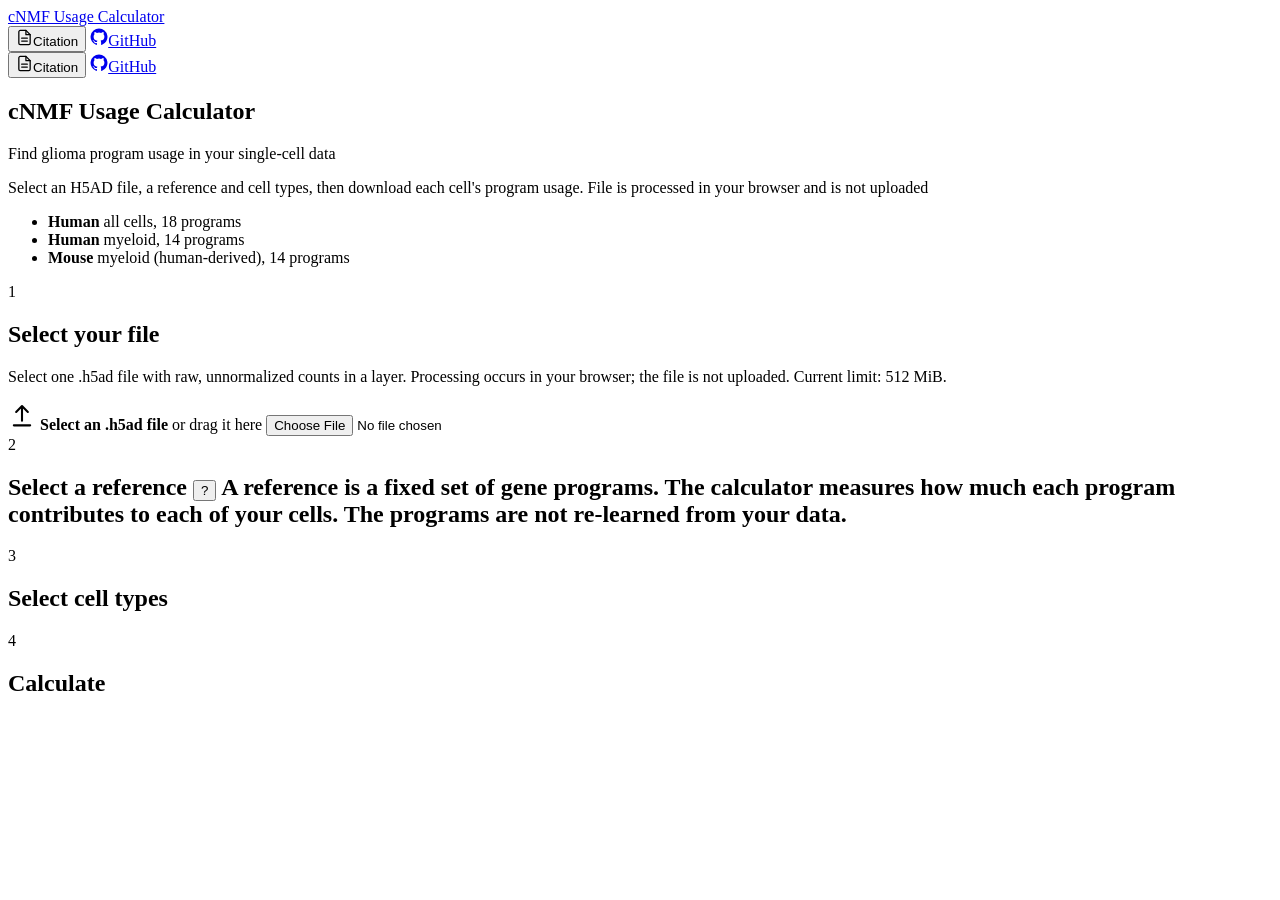
==== site/index.html @ 84adcf8e "chore(site): stage deployable site files" ====
<!doctype html>
<html lang="en">
<head>
<meta charset="utf-8">
<meta name="viewport" content="width=device-width, initial-scale=1">
<title>cNMF Usage Calculator</title>
<meta name="description" content="Find glioma program usage in your single-cell data. Runs in your browser; your file never leaves your computer.">
<link rel="stylesheet" href="css/site.css">
</head>
<body class="is-start">

<header class="site-header">
  <div class="bar">
    <a class="bar-name" href="./"><span class="live-dot" aria-hidden="true"></span>cNMF Usage Calculator</a>
    <nav class="header-actions" aria-label="Project links">
      <button type="button" class="cite-link" id="cite-open" data-label="Citation"><svg viewBox="0 0 24 24" width="17" height="17" fill="none" stroke="currentColor" stroke-width="1.8" stroke-linecap="round" stroke-linejoin="round" aria-hidden="true"><path d="M14 2H6a2 2 0 0 0-2 2v16a2 2 0 0 0 2 2h12a2 2 0 0 0 2-2V8z"/><path d="M14 2v6h6M8 13h8M8 17h8"/></svg><span>Citation</span></button>
      <a class="header-link" href="https://github.com/sita-k-patel/cnmf-usage-web" target="_blank" rel="noopener noreferrer"><svg viewBox="0 0 24 24" width="18" height="18" fill="currentColor" aria-hidden="true"><path d="M12 .75A11.25 11.25 0 0 0 8.44 22.67c.56.1.77-.24.77-.54v-2.06c-3.13.68-3.79-1.32-3.79-1.32-.52-1.31-1.27-1.66-1.27-1.66-1.04-.71.08-.7.08-.7 1.14.08 1.74 1.17 1.74 1.17 1.01 1.73 2.65 1.23 3.29.94.1-.74.39-1.24.7-1.53-2.5-.28-5.13-1.25-5.13-5.56 0-1.23.44-2.24 1.16-3.03-.12-.29-.5-1.44.11-2.99 0 0 .95-.3 3.1 1.16a10.74 10.74 0 0 1 5.64 0c2.14-1.46 3.09-1.16 3.09-1.16.62 1.55.23 2.7.11 2.99.72.79 1.16 1.8 1.16 3.03 0 4.32-2.64 5.27-5.15 5.55.4.35.75 1.03.75 2.08v3.1c0 .3.2.65.78.54A11.25 11.25 0 0 0 12 .75z"/></svg><span>GitHub</span></a>
    </nav>
  </div>
  <div class="start-top">
    <nav class="header-actions" aria-label="Project links">
      <button type="button" class="cite-link" id="cite-open-start" data-label="Citation"><svg viewBox="0 0 24 24" width="17" height="17" fill="none" stroke="currentColor" stroke-width="1.8" stroke-linecap="round" stroke-linejoin="round" aria-hidden="true"><path d="M14 2H6a2 2 0 0 0-2 2v16a2 2 0 0 0 2 2h12a2 2 0 0 0 2-2V8z"/><path d="M14 2v6h6M8 13h8M8 17h8"/></svg><span>Citation</span></button>
      <a class="header-link" href="https://github.com/sita-k-patel/cnmf-usage-web" target="_blank" rel="noopener noreferrer"><svg viewBox="0 0 24 24" width="18" height="18" fill="currentColor" aria-hidden="true"><path d="M12 .75A11.25 11.25 0 0 0 8.44 22.67c.56.1.77-.24.77-.54v-2.06c-3.13.68-3.79-1.32-3.79-1.32-.52-1.31-1.27-1.66-1.27-1.66-1.04-.71.08-.7.08-.7 1.14.08 1.74 1.17 1.74 1.17 1.01 1.73 2.65 1.23 3.29.94.1-.74.39-1.24.7-1.53-2.5-.28-5.13-1.25-5.13-5.56 0-1.23.44-2.24 1.16-3.03-.12-.29-.5-1.44.11-2.99 0 0 .95-.3 3.1 1.16a10.74 10.74 0 0 1 5.64 0c2.14-1.46 3.09-1.16 3.09-1.16.62 1.55.23 2.7.11 2.99.72.79 1.16 1.8 1.16 3.03 0 4.32-2.64 5.27-5.15 5.55.4.35.75 1.03.75 2.08v3.1c0 .3.2.65.78.54A11.25 11.25 0 0 0 12 .75z"/></svg><span>GitHub</span></a>
    </nav>
  </div>
</header>

<main id="main">
  <!-- Start-page hero (hidden once a file is chosen) -->
  <section class="hero" id="hero">
    <h1 class="hero-title">cNMF Usage Calculator</h1>
    <p class="hero-tagline">Find glioma program usage in your single-cell data</p>
    <p class="hero-text">Select an H5AD file, a reference and cell types, then download each cell's program usage. File is processed in your browser and is not uploaded</p>
    <ul class="pills" aria-label="Available references">
      <li class="pill"><b>Human</b> all cells, 18 programs</li>
      <li class="pill"><b>Human</b> myeloid, 14 programs</li>
      <li class="pill"><b>Mouse</b> myeloid (human-derived), 14 programs</li>
    </ul>
  </section>

  <!-- Step flow -->
  <section class="flow" id="flow" aria-label="Calculator steps">

    <div class="step is-now" id="step-1" data-step="1">
      <div class="rail"><span class="dot" aria-hidden="true">1</span><span class="rail-line" aria-hidden="true"></span></div>
      <div class="step-body">
        <h2 class="step-title">Select your file</h2>
        <p class="step-summary" id="sum-1" hidden><span id="sum-1-text"></span> <button type="button" class="text-link" data-edit="1">Change</button></p>
        <div class="step-panel" id="panel-1">
          <p class="hint">Select one .h5ad file with raw, unnormalized counts in a layer. Processing occurs in your browser; the file is not uploaded. Current limit: 512 MiB.</p>
          <label class="drop" id="drop" for="file-input">
            <svg width="28" height="28" viewBox="0 0 24 24" fill="none" stroke="currentColor" stroke-width="1.8" stroke-linecap="round" stroke-linejoin="round" aria-hidden="true"><path d="M12 16V4M7 8.5l5-5 5 5M5 20h14"/></svg>
            <b>Select an .h5ad file</b>
            <span>or drag it here</span>
            <input type="file" id="file-input" accept=".h5ad" class="visually-hidden">
          </label>
          <p class="reading" id="reading" hidden role="status"><span class="mini-spin" aria-hidden="true"></span>Inspecting H5AD structure…</p>
          <div class="field" id="layer-field" hidden>
            <label for="layer-select">Counts layer</label>
            <select id="layer-select"></select>
            <p class="field-note" id="layer-note"></p>
            <div class="field" id="gene-source-field" hidden>
              <label for="gene-source-select">Gene symbol column</label>
              <select id="gene-source-select"></select>
              <p class="field-note">Multiple columns match reference gene symbols. Select the correct source.</p>
            </div>
            <button type="button" class="btn btn-blue btn-continue" id="layer-continue" disabled>Continue</button>
          </div>
        </div>
      </div>
    </div>

    <div class="step is-next" id="step-2" data-step="2">
      <div class="rail"><span class="dot" aria-hidden="true">2</span><span class="rail-line" aria-hidden="true"></span></div>
      <div class="step-body">
        <h2 class="step-title">Select a reference
          <span class="tip-wrap">
            <button type="button" class="info" aria-describedby="tip-ref" aria-label="About references">?</button>
            <span class="tip" role="tooltip" id="tip-ref">A reference is a fixed set of gene programs. The calculator measures how much each program contributes to each of your cells. The programs are not re-learned from your data.</span>
          </span>
        </h2>
        <p class="step-summary" id="sum-2" hidden><span id="sum-2-text"></span> <button type="button" class="text-link" data-edit="2">Change</button></p>
        <div class="step-panel" id="panel-2" hidden>
          <p class="hint">Select the reference that matches your cells.</p>
          <fieldset class="refs">
            <legend class="visually-hidden">Reference</legend>
            <label class="ref">
              <input type="radio" name="ref" value="human_adult_glioma_allcell_k18">
              <span class="ref-text"><b>Human glioma, all cells</b><span>For tumor samples: malignant, immune, vascular and other brain cells.</span></span>
              <span class="ref-size">18 programs<br>2,999 genes</span>
            </label>
            <label class="ref">
              <input type="radio" name="ref" value="human_glioma_myeloid_k14">
              <span class="ref-text"><b>Human glioma, myeloid cells</b><span>For microglia, macrophages, monocytes, dendritic cells, and neutrophils. Captures both cell identity and activity programs.</span></span>
              <span class="ref-size">14 programs<br>2,278 genes</span>
            </label>
            <label class="ref">
              <input type="radio" name="ref" value="mouse_glioma_myeloid_k14_ortholog">
              <span class="ref-text"><b>Mouse glioma, myeloid cells (human-derived)</b><span>The human myeloid programs, mapped to mouse orthologous genes.</span></span>
              <span class="ref-size">14 programs<br>1,897 genes</span>
            </label>
          </fieldset>
          <button type="button" class="btn btn-blue btn-continue" id="ref-continue" disabled>Continue</button>
        </div>
      </div>
    </div>

    <div class="step is-next" id="step-3" data-step="3">
      <div class="rail"><span class="dot" aria-hidden="true">3</span><span class="rail-line" aria-hidden="true"></span></div>
      <div class="step-body">
        <h2 class="step-title">Select cell types</h2>
        <p class="step-summary" id="sum-3" hidden><span id="sum-3-text"></span> <button type="button" class="text-link" data-edit="3">Change</button></p>
        <div class="step-panel" id="panel-3" hidden>
          <p class="hint">Tick the cell types to include.</p>
          <p class="col-row" id="col-row">From column <b id="col-name"></b>. <button type="button" class="text-link" id="col-change">Use another column</button></p>
          <div class="field" id="col-field" hidden>
            <label for="col-select">Cell type column</label>
            <select id="col-select"></select>
          </div>
          <p class="hint" id="no-col" hidden>No cell type column was found in this file. All cells will be used.</p>
          <ul class="types" id="types" aria-label="Cell types"></ul>
          <div class="sel-line" id="sel-line"><span><b id="sel-count">0</b> cells selected</span><button type="button" class="text-link" id="select-all">Select all</button></div>
          <button type="button" class="btn btn-blue btn-continue" id="types-continue" disabled>Continue</button>
        </div>
      </div>
    </div>

    <div class="step is-next is-last" id="step-4" data-step="4">
      <div class="rail"><span class="dot" aria-hidden="true">4</span></div>
      <div class="step-body">
        <h2 class="step-title">Calculate</h2>
        <div class="step-panel" id="panel-4" hidden>
          <p class="hint" id="calc-summary"></p>
          <details class="adv">
            <summary>Advanced options <span class="adv-summary-hint">· optional QC download</span></summary>
            <div class="field">
              <label for="gene-select">Gene names</label>
              <select id="gene-select"></select>
              <p class="field-note">The selected gene-symbol source is shown here. If multiple suitable sources exist, select the one used by your dataset.</p>
            </div>
            <label class="check"><input type="checkbox" id="include-cell-qc"><span>Include <code>cell_qc.tsv</code> in download<small>Unchecked by default. Adds per-cell fitting error and zero-usage flags as a fifth file. QC still runs internally.</small></span></label>
            <label class="check"><input type="checkbox" id="input-sha"> Record a SHA-256 checksum of the input file (adds time for large files)</label>
          </details>
          <p class="gene-match" id="gene-match"></p>
          <label class="check confirm"><input type="checkbox" id="raw-confirm"><span>Layer “<span id="raw-layer"></span>” holds raw, unnormalized counts (not normalized or log-transformed).</span></label>
          <button type="button" class="btn btn-blue" id="calc">Calculate</button>
        </div>
      </div>
    </div>
  </section>

  <!-- Running -->
  <section class="center-view" id="running" hidden aria-live="polite">
    <div class="run-box">
      <div class="spin" aria-hidden="true"></div>
      <h2 class="view-title">Calculating Program Usage</h2>
      <p class="view-sub" id="run-sub"></p>
      <ol class="milestones" id="milestones">
        <li data-m="ready"><span class="mi" aria-hidden="true"></span>Initializing calculation engine</li>
        <li data-m="read"><span class="mi" aria-hidden="true"></span>Opening H5AD dataset</li>
        <li data-m="compare"><span class="mi" aria-hidden="true"></span><span id="m-compare">Scaling expression and fitting reference programs</span></li>
        <li data-m="qc"><span class="mi" aria-hidden="true"></span>Evaluating fit quality</li>
        <li data-m="results"><span class="mi" aria-hidden="true"></span>Generating result files</li>
      </ol>
      <p class="elapsed" id="elapsed">0s so far</p>
      <button type="button" class="btn btn-ghost" id="cancel">Cancel</button>
    </div>
  </section>

  <!-- Done -->
  <section class="center-view" id="done" hidden>
    <div class="done-box">
      <svg class="done-icon" width="84" height="100" viewBox="0 0 110 130" fill="none" aria-hidden="true">
        <path d="M14 6h56l30 30v84a6 6 0 0 1-6 6H14a6 6 0 0 1-6-6V12a6 6 0 0 1 6-6z" class="fi-body"/>
        <path d="M70 6v30h30" class="fi-line"/>
        <path d="M32 78l15 15 30-32" class="fi-tick"/>
      </svg>
      <h2 class="done-title">All done</h2>
      <p class="view-sub">Your program usage results are ready to download.</p>
      <dl class="strip">
        <div><dt>Cells</dt><dd id="r-cells">0</dd></div>
        <div><dt id="r-genes-label">Genes matched</dt><dd id="r-genes">0</dd></div>
        <div><dt>Programs</dt><dd id="r-progs">0</dd></div>
      </dl>
      <button type="button" class="btn btn-download" id="download">
        <svg width="24" height="24" viewBox="0 0 24 24" fill="none" stroke="currentColor" stroke-width="2.6" stroke-linecap="round" stroke-linejoin="round" aria-hidden="true"><path d="M12 4v11M7 10.5l5 5 5-5M5 20h14"/></svg>
        Download Results
      </button>
      <p><button type="button" class="text-link" id="again">Start a new calculation</button></p>
    </div>
  </section>
</main>

<!-- Pop-up for problems (Ensembl IDs, errors) -->
<dialog class="modal" id="alert" aria-labelledby="alert-title">
  <span class="badge" aria-hidden="true">!</span>
  <h3 id="alert-title"></h3>
  <p id="alert-text"></p>
  <div class="modal-actions">
    <button type="button" class="btn btn-blue" id="alert-primary"></button>
  </div>
  <button type="button" class="text-link modal-alt" id="alert-alt" hidden></button>
</dialog>

<!-- How to cite -->
<dialog class="modal modal-cite" id="cite" aria-labelledby="cite-title">
  <h3 id="cite-title">Citation</h3>
  <p class="cite-ref" id="cite-text">Miller TE, El Farran CA, Couturier CP, et al. Programs, origins and immunomodulatory functions of myeloid cells in glioma. Nature 640, 1072–1082 (2025). doi:10.1038/s41586-025-08633-8</p>
  <div class="cite-software">
    <span>Software package</span>
    <a href="https://github.com/cwru-non-academic/cnmf-usage" target="_blank" rel="noopener noreferrer">cnmf-usage</a>
  </div>
  <div class="modal-actions">
    <button type="button" class="btn btn-ghost" id="cite-copy">Copy citation</button>
    <button type="button" class="btn btn-blue" id="cite-close">Close</button>
  </div>
</dialog>

<script type="module" src="js/backend-worker.js"></script>
<script type="module" src="js/ui.js"></script>
</body>
</html>
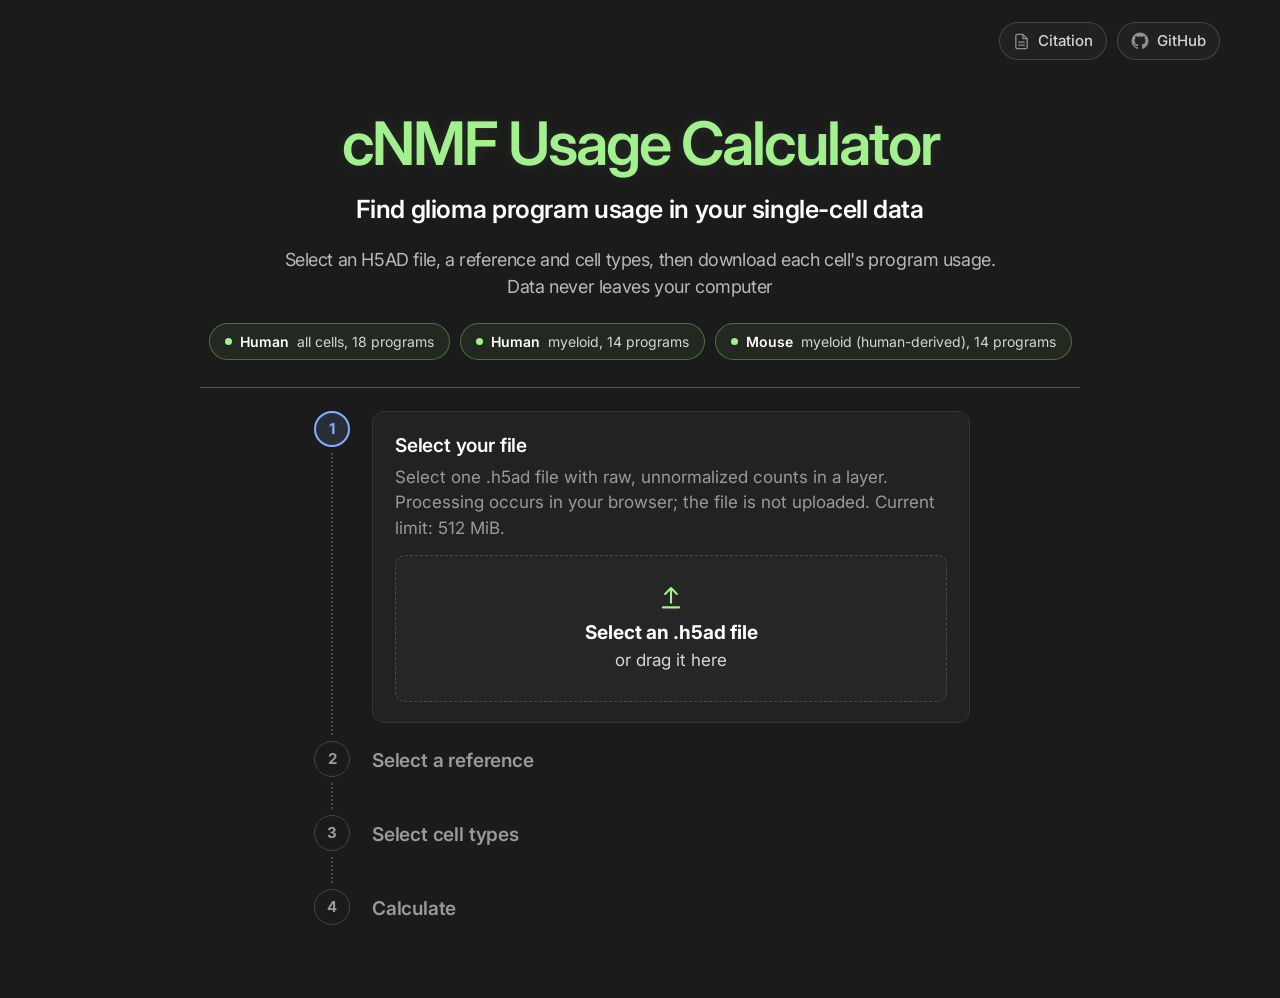
==== commit e292f4d0: "Finalize approved UI and document local scientific validation" ====
--- a/site/index.html
+++ b/site/index.html
@@ -3,6 +3,9 @@
 <head>
 <meta charset="utf-8">
 <meta name="viewport" content="width=device-width, initial-scale=1">
+<link rel="preconnect" href="https://fonts.googleapis.com">
+<link rel="preconnect" href="https://fonts.gstatic.com" crossorigin>
+<link rel="stylesheet" href="https://fonts.googleapis.com/css2?family=Inter:wght@400;500;600;700&display=swap">
 <title>cNMF Usage Calculator</title>
 <meta name="description" content="Find glioma program usage in your single-cell data. Runs in your browser; your file never leaves your computer.">
 <link rel="stylesheet" href="css/site.css">
@@ -30,12 +33,13 @@
   <section class="hero" id="hero">
     <h1 class="hero-title">cNMF Usage Calculator</h1>
     <p class="hero-tagline">Find glioma program usage in your single-cell data</p>
-    <p class="hero-text">Select an H5AD file, a reference and cell types, then download each cell's program usage. File is processed in your browser and is not uploaded</p>
+    <p class="hero-text">Select an H5AD file, a reference and cell types, then download each cell's program usage. Data never leaves your computer</p>
     <ul class="pills" aria-label="Available references">
       <li class="pill"><b>Human</b> all cells, 18 programs</li>
       <li class="pill"><b>Human</b> myeloid, 14 programs</li>
       <li class="pill"><b>Mouse</b> myeloid (human-derived), 14 programs</li>
     </ul>
+    <div class="hero-divider" aria-hidden="true"></div>
   </section>
 
   <!-- Step flow -->
--- a/site/css/site.css
+++ b/site/css/site.css
@@ -0,0 +1,319 @@
+/* cNMF Usage Calculator: final UI v1 (dark). Design spec: DESIGN_UI_FINAL_2026-10-25.md */
+:root {
+  --bg: #1B1B1B;
+  --panel: #222222;
+  --panel-2: #262626;
+  --border: #363636;
+  --border-2: #444444;
+  --text: #FFFFFF;
+  --text-2: #D6D6D6;
+  --text-3: #9A9A9A;
+  --green: #A3F08E;
+  --green-ink: #132010;
+  --green-dim: rgba(163, 240, 142, .10);
+  --green-line: rgba(163, 240, 142, .55);
+  --blue: #86AEFF;
+  --blue-ink: #0E1424;
+  --blue-dim: rgba(134, 174, 255, .12);
+  --amber: #FFC45E;
+  --amber-dim: rgba(255, 196, 94, .12);
+  --sans: "Inter", system-ui, -apple-system, "Segoe UI", Roboto, Arial, sans-serif;
+  --mono: ui-monospace, "SF Mono", Menlo, Consolas, "DejaVu Sans Mono", monospace;
+  color-scheme: dark;
+}
+
+* { box-sizing: border-box; }
+html { -webkit-text-size-adjust: 100%; }
+body { margin: 0; background: var(--bg); color: var(--text); font: 16px/1.5 var(--sans); min-height: 100vh; }
+button, input, select { font: inherit; color: inherit; }
+a { color: var(--blue); }
+:focus-visible { outline: 2px solid var(--blue); outline-offset: 3px; border-radius: 6px; }
+[hidden] { display: none !important; }
+.visually-hidden { position: absolute !important; width: 1px; height: 1px; overflow: hidden; clip: rect(0 0 0 0); white-space: nowrap; }
+
+/* ---------- header ---------- */
+.site-header { padding: 20px 40px 0; }
+.bar { display: flex; justify-content: space-between; align-items: center; background: var(--panel); border: 1px solid var(--border); border-radius: 14px; padding: 13px 24px; }
+.bar-name { display: flex; align-items: center; gap: 10px; color: var(--green); font-weight: 700; font-size: 20px; letter-spacing: -.02em; text-decoration: none; }
+.live-dot { width: 9px; height: 9px; border-radius: 50%; background: var(--green); box-shadow: 0 0 10px var(--green); }
+.start-top { display: none; justify-content: flex-end; padding: 2px 20px 0; }
+body.is-start .bar { display: none; }
+body.is-start .start-top { display: flex; }
+
+/* "How to cite": hover = bold + slightly larger; open = bold + green underline.
+   The hidden bold copy reserves width so the text does not shift on hover. */
+.cite-link { position: relative; display: inline-grid; background: none; border: 0; padding: 4px 2px; cursor: pointer; font-size: 17px; font-weight: 500; color: var(--text-2); transition: transform .15s ease; }
+.cite-link::after { content: attr(data-label); font-weight: 700; height: 0; visibility: hidden; overflow: hidden; }
+.cite-link:hover, .cite-link:focus-visible { font-weight: 700; color: var(--text); transform: scale(1.08); }
+.cite-link.is-open { font-weight: 700; color: var(--text); text-decoration: underline; text-decoration-color: var(--green); text-decoration-thickness: 2px; text-underline-offset: 6px; }
+
+/* ---------- start hero ---------- */
+.hero { text-align: center; padding: 40px 24px 38px; }
+.hero-title { margin: 0 0 16px; color: var(--green); font-weight: 600; font-size: clamp(38px, 6vw, 60px); line-height: 1.05; letter-spacing: -.035em; }
+.hero-tagline { margin: 0 0 10px; font-weight: 600; font-size: clamp(19px, 2.4vw, 25px); letter-spacing: -.015em; }
+.hero-text { margin: 0 auto; max-width: 60ch; color: var(--text-2); font-size: 17px; }
+.pills { list-style: none; margin: 22px 0 0; padding: 0; display: flex; justify-content: center; flex-wrap: wrap; gap: 10px; }
+.pill { display: flex; align-items: center; gap: 8px; background: rgba(163, 240, 142, .06); border: 1px solid rgba(163, 240, 142, .35); border-radius: 999px; padding: 7px 15px; font-size: 14px; color: var(--text-2); }
+.pill::before { content: ""; width: 7px; height: 7px; border-radius: 50%; background: var(--green); }
+.pill b { color: var(--text); font-weight: 600; }
+body:not(.is-start) .hero { display: none; }
+
+/* ---------- step flow ---------- */
+.flow { max-width: 700px; margin: 0 auto; padding: 10px 20px 56px; }
+body:not(.is-start) .flow { padding-top: 36px; }
+.step { display: grid; grid-template-columns: 44px 1fr; gap: 18px; }
+.rail { display: flex; flex-direction: column; align-items: center; }
+.dot { flex: none; width: 36px; height: 36px; border-radius: 50%; display: grid; place-items: center; font-weight: 700; font-size: 15px; border: 1.5px solid var(--border-2); color: var(--text-3); }
+.rail-line { flex: 1; width: 0; min-height: 26px; margin: 6px 0; border-left: 2px dotted #4A4A4A; }
+.step.is-now .dot { border: 2px solid var(--blue); background: var(--blue-dim); color: var(--blue); }
+.step.is-done .dot { border: 2px solid var(--green); background: var(--green-dim); color: var(--green); font-size: 0; }
+.step.is-done .dot::before { content: ""; width: 6px; height: 11px; border: solid var(--green); border-width: 0 2.5px 2.5px 0; transform: translateY(-1px) rotate(45deg); }
+.step.is-done .rail-line { border-left-color: var(--green-line); }
+.step-body { min-width: 0; padding: 6px 0 18px; }
+.step.is-now .step-body { background: var(--panel); border: 1px solid var(--border); border-radius: 12px; padding: 20px 22px; margin-bottom: 18px; }
+.step-title { margin: 0; font-size: 18px; font-weight: 600; letter-spacing: -.01em; }
+.step.is-next .step-title { color: var(--text-3); }
+.step:not(.is-now) .tip-wrap { display: none; }
+.step-summary { margin: 2px 0 0; color: var(--text-2); font-size: 15px; overflow-wrap: anywhere; }
+.hint { margin: 4px 0 14px; color: var(--text-3); font-size: 15px; }
+
+.drop { display: flex; flex-direction: column; align-items: center; gap: 2px; border: 1.5px dashed #4A4A4A; border-radius: 10px; padding: 28px 16px; background: var(--panel-2); color: var(--text-2); text-align: center; cursor: pointer; transition: border-color .15s, background .15s; }
+.drop svg { color: var(--green); margin-bottom: 6px; }
+.drop b { color: var(--text); }
+.drop:hover, .drop.is-over { border-color: var(--green); background: rgba(163, 240, 142, .05); }
+.reading { display: flex; align-items: center; gap: 10px; margin: 14px 0 0; color: var(--text-2); font-size: 15px; }
+.mini-spin { width: 16px; height: 16px; border-radius: 50%; border: 2.5px solid #2E3A52; border-top-color: var(--blue); animation: spin .9s linear infinite; }
+
+.field { margin: 14px 0 0; }
+.field label { display: block; font-weight: 600; font-size: 15px; margin-bottom: 6px; }
+.field-note { margin: 6px 0 14px; color: var(--text-3); font-size: 14px; }
+select { width: 100%; max-width: 420px; background: var(--panel-2); border: 1px solid var(--border-2); border-radius: 8px; padding: 9px 12px; }
+
+.tip-wrap { position: relative; display: inline-block; vertical-align: 2px; margin-left: 8px; }
+.info { display: grid; place-items: center; width: 19px; height: 19px; padding: 0; border-radius: 50%; border: 1.5px solid var(--text-3); background: none; color: var(--text-2); font-size: 11px; font-weight: 700; cursor: help; }
+.info:hover, .info:focus-visible { border-color: var(--blue); color: var(--blue); }
+.tip { position: absolute; z-index: 5; top: 30px; left: -90px; width: 330px; max-width: calc(100vw - 48px); background: #2C2C2C; border: 1px solid #4A4A4A; border-radius: 10px; padding: 12px 14px; box-shadow: 0 12px 32px rgba(0, 0, 0, .45); font-size: 14px; font-weight: 400; line-height: 1.5; letter-spacing: 0; color: var(--text); opacity: 0; visibility: hidden; transition: opacity .12s; }
+.tip::before { content: ""; position: absolute; top: -7px; left: 95px; width: 12px; height: 12px; background: #2C2C2C; border-left: 1px solid #4A4A4A; border-top: 1px solid #4A4A4A; transform: rotate(45deg); }
+.tip b { color: var(--green); }
+.tip-wrap:hover .tip, .info:focus-visible + .tip { opacity: 1; visibility: visible; }
+
+.refs { border: 0; margin: 0 0 16px; padding: 0; display: grid; gap: 8px; }
+.ref { display: grid; grid-template-columns: 20px 1fr auto; gap: 12px; align-items: start; background: var(--panel-2); border: 1px solid var(--border); border-radius: 10px; padding: 13px 14px; cursor: pointer; }
+.ref:hover { border-color: #555; }
+.ref input { width: 17px; height: 17px; margin: 3px 0 0; accent-color: var(--blue); }
+.ref:has(input:checked) { border-color: var(--blue); box-shadow: inset 0 0 0 1px var(--blue); background: var(--blue-dim); }
+.ref-text b { display: block; font-weight: 600; }
+.ref-text span { font-size: 14px; color: var(--text-2); }
+.ref-size { font-size: 13px; line-height: 1.4; color: var(--text-3); text-align: right; white-space: nowrap; }
+
+.col-row { margin: 0 0 10px; color: var(--text-3); font-size: 14px; overflow-wrap: anywhere; }
+.col-row b { color: var(--text-2); }
+.types { list-style: none; margin: 0; padding: 0; }
+.types label { display: grid; grid-template-columns: 22px 1fr auto; gap: 10px; align-items: center; padding: 10px 4px; border-bottom: 1px solid #2E2E2E; font-size: 15px; cursor: pointer; }
+.types input { width: 17px; height: 17px; margin: 0; accent-color: var(--blue); }
+.types .n { color: var(--text-3); font-variant-numeric: tabular-nums; }
+.sel-line { display: flex; justify-content: space-between; margin: 12px 0 18px; color: var(--text-2); font-size: 15px; }
+.sel-line b { color: var(--text); }
+
+.adv { margin: 0 0 16px; }
+.adv summary { cursor: pointer; color: var(--text-2); font-weight: 600; font-size: 15px; }
+.check { display: flex; gap: 10px; align-items: flex-start; margin-top: 6px; color: var(--text-2); font-size: 14px; }
+.check input { margin-top: 3px; accent-color: var(--blue); }
+.gene-match { margin: 0 0 16px; color: var(--text-2); font-size: 15px; }
+.gene-match b { color: var(--green); }
+
+/* ---------- buttons and links ---------- */
+.btn { display: inline-flex; align-items: center; justify-content: center; gap: 10px; border: 1px solid transparent; border-radius: 8px; padding: 11px 26px; font-weight: 600; font-size: 15px; cursor: pointer; }
+.btn-blue { background: var(--blue); color: var(--blue-ink); }
+.btn-blue:hover { filter: brightness(1.08); }
+.btn-blue:disabled { background: #3A3F4A; color: #8A8F99; cursor: not-allowed; filter: none; }
+.btn-ghost { background: transparent; border-color: var(--border-2); color: var(--text); }
+.btn-ghost:hover { border-color: #666; }
+.btn-download { background: var(--green); color: var(--green-ink); border-radius: 9px; padding: 11px 26px; font-size: 23px; font-weight: 700; letter-spacing: -.01em; }
+.btn-download:hover { filter: brightness(1.06); }
+.text-link { background: none; border: 0; padding: 0; color: var(--blue); cursor: pointer; text-decoration: none; }
+.text-link:hover { text-decoration: underline; text-underline-offset: 3px; }
+
+/* ---------- running and done ---------- */
+.center-view { min-height: calc(100vh - 120px); display: grid; place-items: center; padding: 40px 20px; text-align: center; }
+.run-box { width: 100%; max-width: 540px; }
+.spin { width: 56px; height: 56px; margin: 0 auto 22px; border-radius: 50%; border: 4px solid #1F2A1C; border-top-color: var(--green); box-shadow: 0 0 24px rgba(163, 240, 142, .15); animation: spin 1s linear infinite; }
+@keyframes spin { to { transform: rotate(360deg); } }
+.view-title { margin: 0 0 4px; font-size: 30px; font-weight: 600; letter-spacing: -.025em; }
+.view-sub { margin: 0 0 26px; color: var(--text-2); font-size: 17px; }
+.milestones { list-style: none; margin: 0; padding: 6px 22px; text-align: left; background: var(--panel); border: 1px solid var(--border); border-radius: 12px; }
+.milestones li { display: flex; align-items: center; gap: 12px; padding: 12px 0; border-bottom: 1px solid #2E2E2E; color: var(--text-3); }
+.milestones li:last-child { border-bottom: 0; }
+.mi { flex: none; width: 24px; height: 24px; border-radius: 50%; border: 1.5px solid var(--border-2); display: grid; place-items: center; }
+.milestones li.is-done { color: var(--text); }
+.milestones li.is-done .mi { border: 2px solid var(--green); background: var(--green-dim); }
+.milestones li.is-done .mi::before { content: ""; width: 5px; height: 9px; border: solid var(--green); border-width: 0 2px 2px 0; transform: translateY(-1px) rotate(45deg); }
+.milestones li.is-now { color: var(--text); font-weight: 600; }
+.milestones li.is-now .mi { border: 2.5px solid #2E3A52; border-top-color: var(--blue); animation: spin .9s linear infinite; }
+.elapsed { margin: 18px 0; color: var(--text-3); font-size: 14px; font-variant-numeric: tabular-nums; }
+
+.done-box { width: 100%; max-width: 620px; }
+.done-icon { display: block; margin: 0 auto 22px; filter: drop-shadow(0 0 16px rgba(163, 240, 142, .18)); }
+.fi-body { fill: rgba(163, 240, 142, .08); stroke: var(--green); stroke-width: 5.5; stroke-linejoin: round; }
+.fi-line { stroke: var(--green); stroke-width: 5.5; stroke-linejoin: round; }
+.fi-tick { stroke: var(--green); stroke-width: 8.5; stroke-linecap: round; stroke-linejoin: round; }
+.done-title { margin: 0; font-size: 52px; font-weight: 700; line-height: 1.05; letter-spacing: -.035em; }
+.done-box .view-sub { margin-top: 10px; }
+.strip { display: grid; grid-template-columns: repeat(3, 1fr); margin: 0 0 30px; background: var(--panel); border: 1px solid var(--border); border-radius: 12px; overflow: hidden; }
+.strip div { display: flex; flex-direction: column; padding: 22px 10px; border-left: 1px solid var(--border); }
+.strip div:first-child { border-left: 0; }
+.strip dd { margin: 0; color: var(--green); font-size: 34px; font-weight: 600; line-height: 1.1; letter-spacing: -.03em; font-variant-numeric: tabular-nums; }
+.strip dt { order: 2; margin-top: 6px; font-family: var(--mono); font-size: 11.5px; letter-spacing: .12em; text-transform: uppercase; color: var(--text-2); }
+.done-box p { margin: 18px 0 0; }
+
+/* ---------- pop-ups ---------- */
+.modal { width: min(400px, calc(100vw - 32px)); background: #262626; color: var(--text); border: 1px solid #474747; border-radius: 14px; padding: 26px 28px 22px; text-align: center; box-shadow: 0 24px 60px rgba(0, 0, 0, .6); }
+.modal::backdrop { background: rgba(10, 10, 10, .62); }
+.modal h3 { margin: 0 0 6px; font-size: 19px; }
+.modal p { margin: 0; color: var(--text-2); font-size: 15px; }
+.badge { width: 36px; height: 36px; margin: 0 auto 12px; border-radius: 50%; display: grid; place-items: center; font-weight: 800; background: var(--amber-dim); border: 2px solid var(--amber); color: var(--amber); }
+.modal-actions { display: flex; justify-content: center; gap: 10px; margin-top: 18px; }
+.modal-alt { margin-top: 12px; font-size: 14px; }
+.modal-cite { width: min(560px, calc(100vw - 32px)); text-align: left; }
+.cite-ref { padding: 12px 14px; background: #1E1E1E; border: 1px solid #3A3A3A; border-radius: 8px; color: var(--text) !important; margin: 10px 0 12px !important; }
+.cite-note { font-size: 14px !important; margin-bottom: 8px !important; }
+.modal-cite .modal-actions { justify-content: flex-end; }
+
+/* ---------- research-preview notice ---------- */
+.notice { margin: 18px auto 0; width: fit-content; max-width: 100%; padding: 6px 14px; border: 1px solid rgba(255, 196, 94, .45); border-radius: 999px; background: var(--amber-dim); color: #FFE2AE; font-size: 13.5px; text-align: center; }
+.notice-bar { display: block; margin: 10px auto 0; }
+body.is-start .notice-bar { display: none; }
+.confirm { margin: 0 0 16px; padding: 12px 14px; border: 1px solid var(--border-2); border-radius: 10px; background: var(--panel-2); color: var(--text); font-size: 15px; }
+.confirm input { width: 17px; height: 17px; flex: none; }
+
+/* ---------- small screens and motion ---------- */
+@media (max-width: 620px) {
+  .site-header { padding: 14px 16px 0; }
+  .bar { padding: 11px 16px; }
+  .bar-name { font-size: 17px; }
+  .cite-link { font-size: 16px; }
+  .flow { padding: 8px 16px 40px; }
+  .step { grid-template-columns: 36px 1fr; gap: 12px; }
+  .dot { width: 32px; height: 32px; }
+  .step.is-now .step-body { padding: 18px 16px; }
+  .ref { grid-template-columns: 20px 1fr; }
+  .ref-size { grid-column: 2; text-align: left; }
+  .tip { left: -200px; }
+  .tip::before { left: 205px; }
+  .done-title { font-size: 40px; }
+  .strip dd { font-size: 26px; }
+  .strip dt { font-size: 10px; letter-spacing: .08em; }
+  .btn-download { font-size: 20px; }
+}
+@media (prefers-reduced-motion: reduce) {
+  .spin, .mini-spin, .milestones li.is-now .mi { animation-duration: 2.5s; }
+  .cite-link, .tip, .drop { transition: none; }
+}
+
+/* v2 release refinements */
+.hero-text { font-size: 19px; max-width: 66ch; }
+.hero-title { text-shadow: 0 0 12px rgba(163,240,142,.095); }
+.bar-name { font-size: 23px; text-shadow: 0 0 10px rgba(163,240,142,.10); }
+.hint { font-size: 17px; }
+.drop { font-size: 17px; }
+.step-title { font-size: 19px; }
+/* Compact Continue only; Calculate and Download keep their hierarchy. */
+.btn-continue { padding: 7px 17px; font-size: 14px; border-radius: 7px; min-height: 34px; }
+.adv .check small { display: block; color: var(--text-3); font-size: 13px; margin-top: 5px; line-height: 1.5; }
+.cite-software { margin-top: 16px; padding: 12px 2px 4px; border-top: 1px solid var(--border-2); }
+.cite-software span { display: block; color: var(--text-2); font-size: 14px; }
+.cite-software a { display: inline-block; font-size: 19px; font-weight: 700; margin-top: 3px; }
+.modal-cite .btn { font-size: 14px; padding: 8px 17px; }
+.strip dt { font-weight: 650; color: var(--text); letter-spacing: .09em; }
+@media (max-width:620px) { .bar-name { font-size: 19px; } .hero-text { font-size: 17px; } .hint { font-size: 16px; } }
+
+/* v3 copy refinements: the QC export remains optional in Advanced options. */
+.adv-summary-hint { color: var(--text-3); font-weight: 400; font-size: .92em; }
+
+/* v4: approved Citation / GitHub header buttons. */
+.site-header { padding-bottom: 12px; }
+.header-actions { display:flex; align-items:center; justify-content:flex-end; flex-wrap:wrap; gap:10px; }
+.header-actions .cite-link, .header-actions .header-link {
+  display:inline-flex; align-items:center; justify-content:center; gap:8px;
+  padding:7px 13px; min-height:38px; border:1.5px solid #86AEFF;
+  border-radius:10px; background:#282D37; color:#FFFFFF;
+  text-decoration:none; font-size:15px; font-weight:600; line-height:1.3;
+  white-space:nowrap; cursor:pointer; transition:background-color .15s ease, border-color .15s ease;
+}
+.header-actions .cite-link::after { display:none; }
+.header-actions .cite-link:hover, .header-actions .header-link:hover,
+.header-actions .cite-link:focus-visible, .header-actions .header-link:focus-visible,
+.header-actions .cite-link.is-open { background:#343D50; border-color:#A5C3FF; color:#FFFFFF; transform:none; font-weight:600; text-decoration:none; }
+.header-actions svg { display:block; flex:none; }
+@media (max-width:620px) {
+  .header-actions { gap:7px; }
+  .header-actions .cite-link, .header-actions .header-link { font-size:14px; padding:6px 9px; min-height:35px; }
+}
+
+/* v5 candidate, local preview only — reference pill description and tab-like nav. */
+body.is-start .hero { padding-bottom: 26px; }
+body.is-start .pills { margin-top: 20px; }
+body.is-start .hero-text {
+  margin: 23px auto 0;
+  max-width: 715px;
+  font-family: "Inter", system-ui, -apple-system, "Segoe UI", sans-serif;
+  font-size: clamp(16px, 1.5vw, 18px);
+  font-weight: 400;
+  line-height: 1.55;
+  letter-spacing: -.0225em;
+  color: #B8B8B8;
+  text-wrap: pretty;
+}
+/* Inactive buttons are muted; dialog-open or keyboard/mouse focus is selected. */
+.header-actions .cite-link, .header-actions .header-link {
+  background: #202120;
+  border: 1px solid rgba(255,255,255,.17);
+  border-radius: 999px;
+  color: #D3D3D3;
+  font-weight: 500;
+  box-shadow: none;
+  transition: background .14s ease, color .14s ease, border-color .14s ease;
+}
+.header-actions .cite-link:hover, .header-actions .header-link:hover,
+.header-actions .cite-link:focus-visible, .header-actions .header-link:focus-visible,
+.header-actions .cite-link.is-open {
+  background: #2A2D2A;
+  border: 1px solid rgba(255,255,255,.68);
+  color: #FFFFFF;
+  font-weight: 600;
+  transform: none;
+  text-decoration: none;
+}
+.header-actions svg { color: #8D948D; }
+.header-actions .cite-link:hover svg,
+.header-actions .header-link:hover svg,
+.header-actions .cite-link:focus-visible svg,
+.header-actions .header-link:focus-visible svg,
+.header-actions .cite-link.is-open svg { color: #A3F08E; }
+@media (prefers-reduced-motion: reduce) {
+  .header-actions .cite-link, .header-actions .header-link { transition: none; }
+}
+
+/* Keep the three reference pills legible on narrow screens. */
+body.is-start .pills .pill { white-space: nowrap; }
+@media (max-width: 420px) { body.is-start .pills .pill { font-size: 13px; padding: 7px 12px; } }
+
+/* v6: restore original hero reading order and separate intro from calculator. */
+body.is-start .hero { padding-bottom: 13px; }
+body.is-start .hero-text {
+  margin: 17px auto 0;
+  max-width: 715px;
+}
+body.is-start .pills { margin-top: 22px; }
+body.is-start .hero-divider {
+  height: 1px;
+  width: min(880px, 100%);
+  margin: 27px auto 0;
+  background: rgba(255,255,255,.23);
+}
+/* Slightly larger file-picker label; keep the rest of the drop zone unchanged. */
+.drop b { font-size: 19px; line-height: 1.35; }
+@media (max-width: 620px) {
+  body.is-start .hero-divider { margin-top: 22px; }
+  .drop b { font-size: 18px; }
+}
